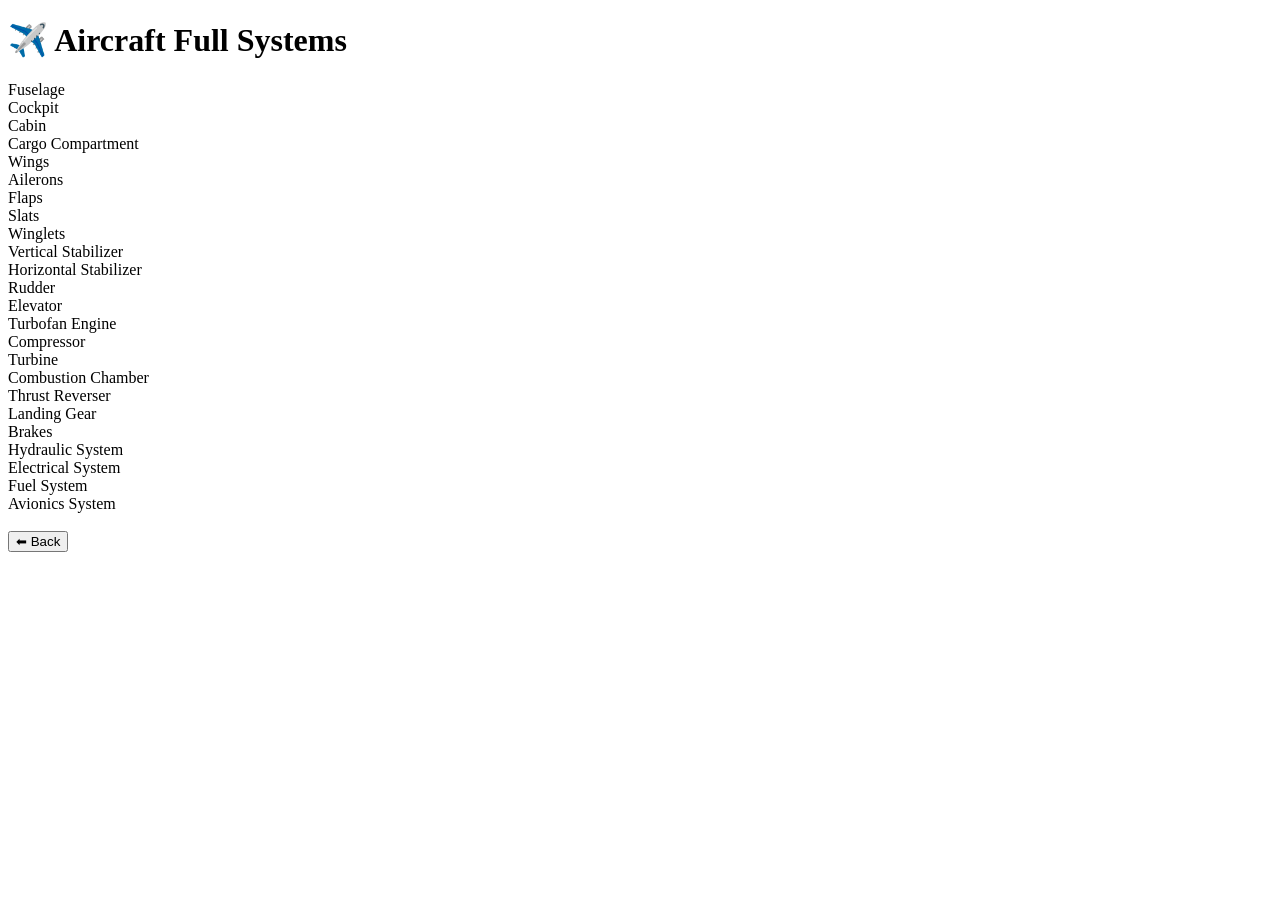
==== aircraft.html @ 9df3818d "Create aircraft.html" ====
<!DOCTYPE html>
<html>
<head>
<meta charset="UTF-8">
<title>Aircraft Systems</title>
<link rel="stylesheet" href="style.css">
</head>

<body>

<h1>✈️ Aircraft Full Systems</h1>

<div class="grid">

<div class="card">Fuselage</div>
<div class="card">Cockpit</div>
<div class="card">Cabin</div>
<div class="card">Cargo Compartment</div>

<div class="card">Wings</div>
<div class="card">Ailerons</div>
<div class="card">Flaps</div>
<div class="card">Slats</div>
<div class="card">Winglets</div>

<div class="card">Vertical Stabilizer</div>
<div class="card">Horizontal Stabilizer</div>
<div class="card">Rudder</div>
<div class="card">Elevator</div>

<div class="card">Turbofan Engine</div>
<div class="card">Compressor</div>
<div class="card">Turbine</div>
<div class="card">Combustion Chamber</div>
<div class="card">Thrust Reverser</div>

<div class="card">Landing Gear</div>
<div class="card">Brakes</div>
<div class="card">Hydraulic System</div>
<div class="card">Electrical System</div>
<div class="card">Fuel System</div>
<div class="card">Avionics System</div>

</div>

<br>
<button onclick="location.href='training.html'">⬅ Back</button>

</body>
</html>
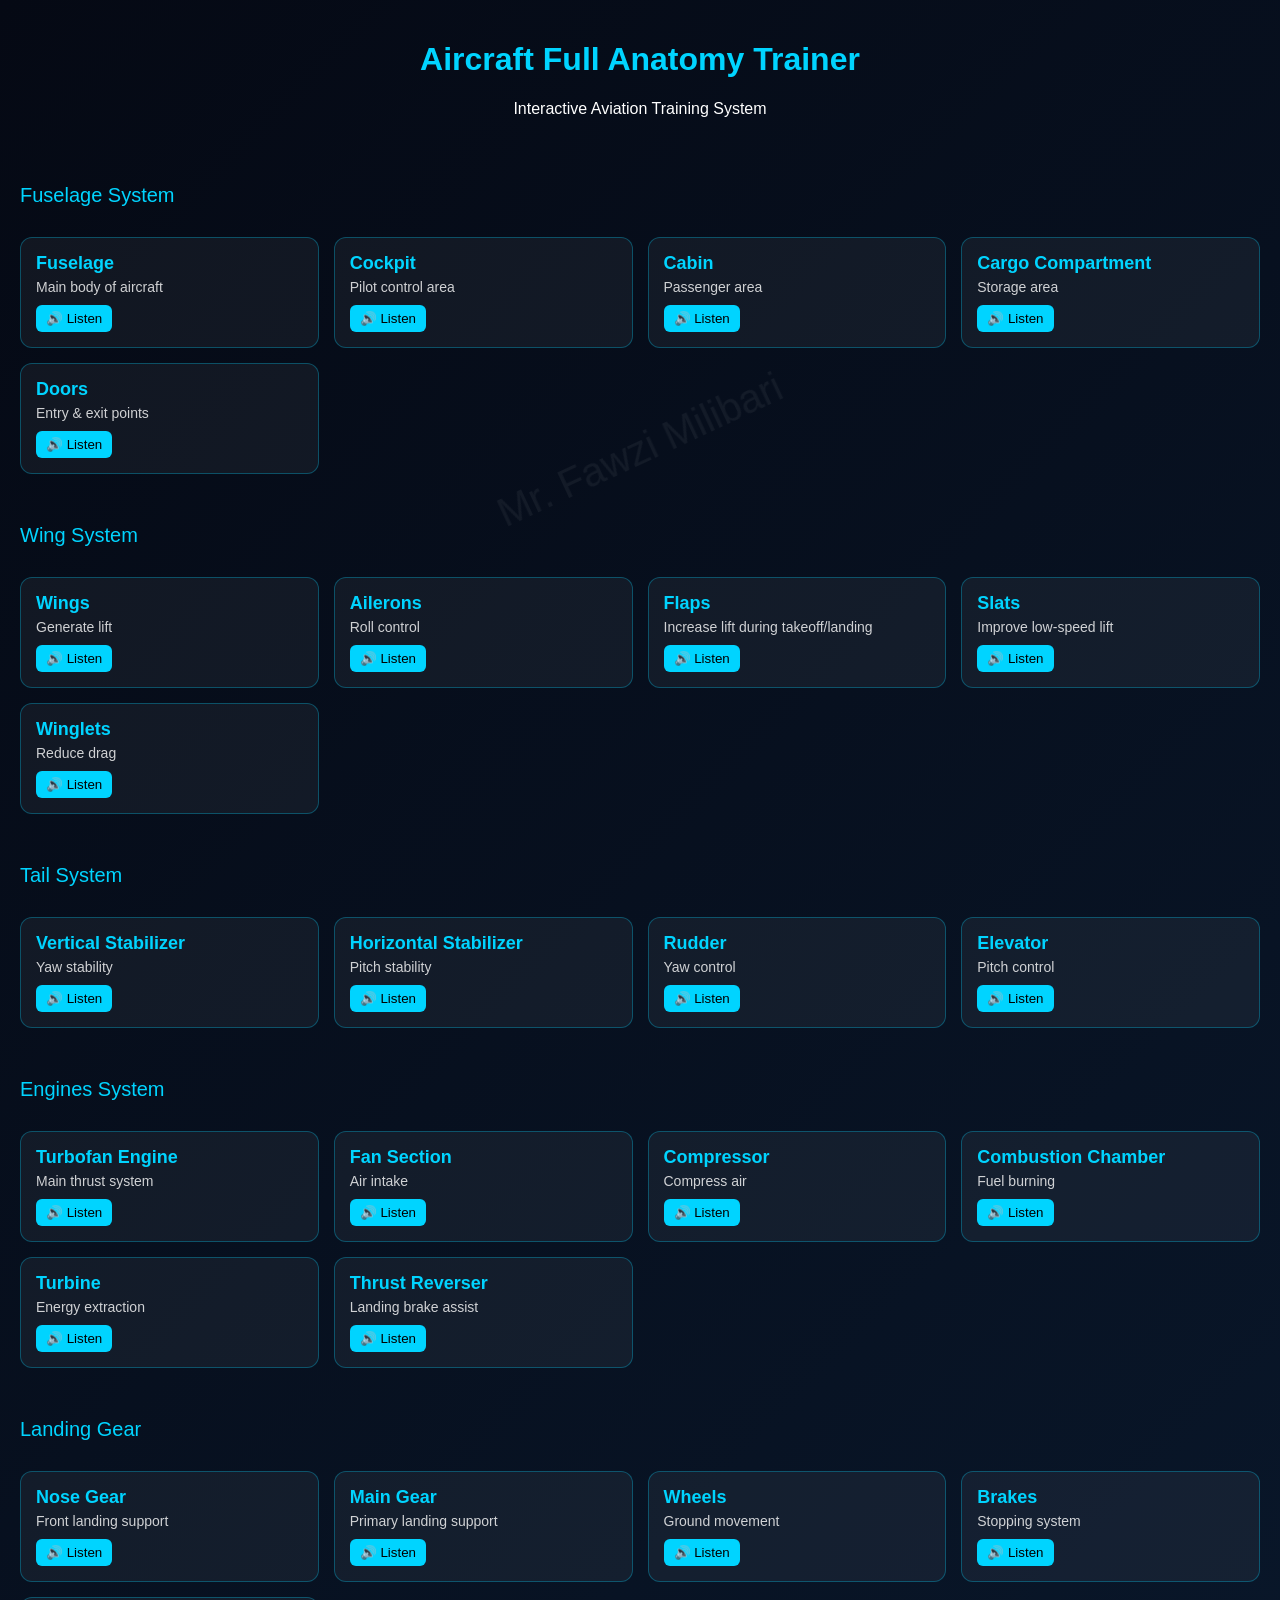
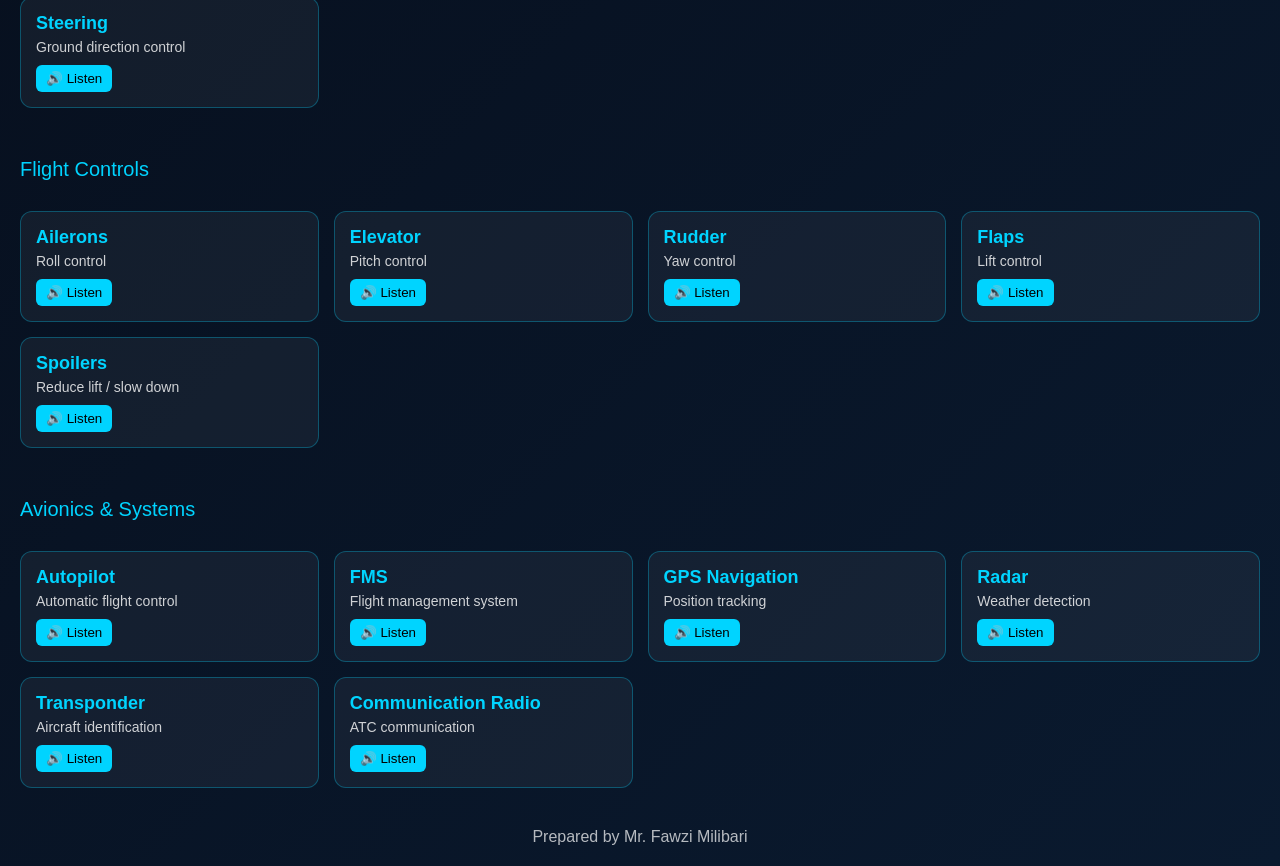
==== commit fac876ab: "Update aircraft.html" ====
--- a/aircraft.html
+++ b/aircraft.html
@@ -1,50 +1,217 @@
 <!DOCTYPE html>
-<html>
+<html lang="en">
 <head>
 <meta charset="UTF-8">
-<title>Aircraft Systems</title>
-<link rel="stylesheet" href="style.css">
+<title>Aircraft Anatomy Trainer</title>
+
+<style>
+body{
+margin:0;
+font-family:Arial;
+background:linear-gradient(135deg,#050914,#0a1a2f);
+color:white;
+}
+
+header{
+text-align:center;
+padding:20px;
+}
+
+h1{
+color:#00d4ff;
+}
+
+.container{
+display:grid;
+grid-template-columns:repeat(auto-fit,minmax(250px,1fr));
+gap:15px;
+padding:20px;
+}
+
+.card{
+background:rgba(255,255,255,0.05);
+border:1px solid rgba(0,212,255,0.3);
+padding:15px;
+border-radius:12px;
+transition:0.3s;
+cursor:pointer;
+}
+
+.card:hover{
+transform:scale(1.03);
+box-shadow:0 0 15px #00d4ff;
+}
+
+.title{
+color:#00d4ff;
+font-weight:bold;
+font-size:18px;
+}
+
+.desc{
+font-size:14px;
+margin-top:5px;
+opacity:0.8;
+}
+
+button{
+margin-top:10px;
+padding:6px 10px;
+background:#00d4ff;
+border:none;
+cursor:pointer;
+border-radius:6px;
+}
+
+.section-title{
+padding:10px 20px;
+color:#00d4ff;
+font-size:20px;
+margin-top:20px;
+}
+
+.watermark{
+position:fixed;
+top:50%;
+left:50%;
+transform:translate(-50%,-50%) rotate(-25deg);
+font-size:40px;
+opacity:0.05;
+pointer-events:none;
+}
+
+footer{
+text-align:center;
+padding:20px;
+opacity:0.7;
+}
+</style>
+
 </head>
 
 <body>
 
-<h1>✈️ Aircraft Full Systems</h1>
-
-<div class="grid">
-
-<div class="card">Fuselage</div>
-<div class="card">Cockpit</div>
-<div class="card">Cabin</div>
-<div class="card">Cargo Compartment</div>
-
-<div class="card">Wings</div>
-<div class="card">Ailerons</div>
-<div class="card">Flaps</div>
-<div class="card">Slats</div>
-<div class="card">Winglets</div>
-
-<div class="card">Vertical Stabilizer</div>
-<div class="card">Horizontal Stabilizer</div>
-<div class="card">Rudder</div>
-<div class="card">Elevator</div>
-
-<div class="card">Turbofan Engine</div>
-<div class="card">Compressor</div>
-<div class="card">Turbine</div>
-<div class="card">Combustion Chamber</div>
-<div class="card">Thrust Reverser</div>
-
-<div class="card">Landing Gear</div>
-<div class="card">Brakes</div>
-<div class="card">Hydraulic System</div>
-<div class="card">Electrical System</div>
-<div class="card">Fuel System</div>
-<div class="card">Avionics System</div>
-
-</div>
-
-<br>
-<button onclick="location.href='training.html'">⬅ Back</button>
+<div class="watermark">Mr. Fawzi Milibari</div>
+
+<header>
+<h1>Aircraft Full Anatomy Trainer</h1>
+<p>Interactive Aviation Training System</p>
+</header>
+
+<div class="section-title">Fuselage System</div>
+<div class="container" id="fuselage"></div>
+
+<div class="section-title">Wing System</div>
+<div class="container" id="wings"></div>
+
+<div class="section-title">Tail System</div>
+<div class="container" id="tail"></div>
+
+<div class="section-title">Engines System</div>
+<div class="container" id="engines"></div>
+
+<div class="section-title">Landing Gear</div>
+<div class="container" id="landing"></div>
+
+<div class="section-title">Flight Controls</div>
+<div class="container" id="controls"></div>
+
+<div class="section-title">Avionics & Systems</div>
+<div class="container" id="avionics"></div>
+
+<footer>
+Prepared by Mr. Fawzi Milibari
+</footer>
+
+<script>
+
+function speak(text){
+let msg=new SpeechSynthesisUtterance(text);
+msg.lang="en-US";
+msg.rate=0.9;
+speechSynthesis.speak(msg);
+}
+
+function add(data,id){
+let c=document.getElementById(id);
+
+data.forEach(i=>{
+let div=document.createElement("div");
+div.className="card";
+div.innerHTML=`
+<div class="title">${i[0]}</div>
+<div class="desc">${i[1]}</div>
+<button onclick="speak('${i[0]}')">🔊 Listen</button>
+`;
+c.appendChild(div);
+});
+}
+
+// Fuselage
+add([
+["Fuselage","Main body of aircraft"],
+["Cockpit","Pilot control area"],
+["Cabin","Passenger area"],
+["Cargo Compartment","Storage area"],
+["Doors","Entry & exit points"]
+],"fuselage");
+
+// Wings
+add([
+["Wings","Generate lift"],
+["Ailerons","Roll control"],
+["Flaps","Increase lift during takeoff/landing"],
+["Slats","Improve low-speed lift"],
+["Winglets","Reduce drag"]
+],"wings");
+
+// Tail
+add([
+["Vertical Stabilizer","Yaw stability"],
+["Horizontal Stabilizer","Pitch stability"],
+["Rudder","Yaw control"],
+["Elevator","Pitch control"]
+],"tail");
+
+// Engines
+add([
+["Turbofan Engine","Main thrust system"],
+["Fan Section","Air intake"],
+["Compressor","Compress air"],
+["Combustion Chamber","Fuel burning"],
+["Turbine","Energy extraction"],
+["Thrust Reverser","Landing brake assist"]
+],"engines");
+
+// Landing Gear
+add([
+["Nose Gear","Front landing support"],
+["Main Gear","Primary landing support"],
+["Wheels","Ground movement"],
+["Brakes","Stopping system"],
+["Steering","Ground direction control"]
+],"landing");
+
+// Controls
+add([
+["Ailerons","Roll control"],
+["Elevator","Pitch control"],
+["Rudder","Yaw control"],
+["Flaps","Lift control"],
+["Spoilers","Reduce lift / slow down"]
+],"controls");
+
+// Avionics
+add([
+["Autopilot","Automatic flight control"],
+["FMS","Flight management system"],
+["GPS Navigation","Position tracking"],
+["Radar","Weather detection"],
+["Transponder","Aircraft identification"],
+["Communication Radio","ATC communication"]
+],"avionics");
+
+</script>
 
 </body>
 </html>
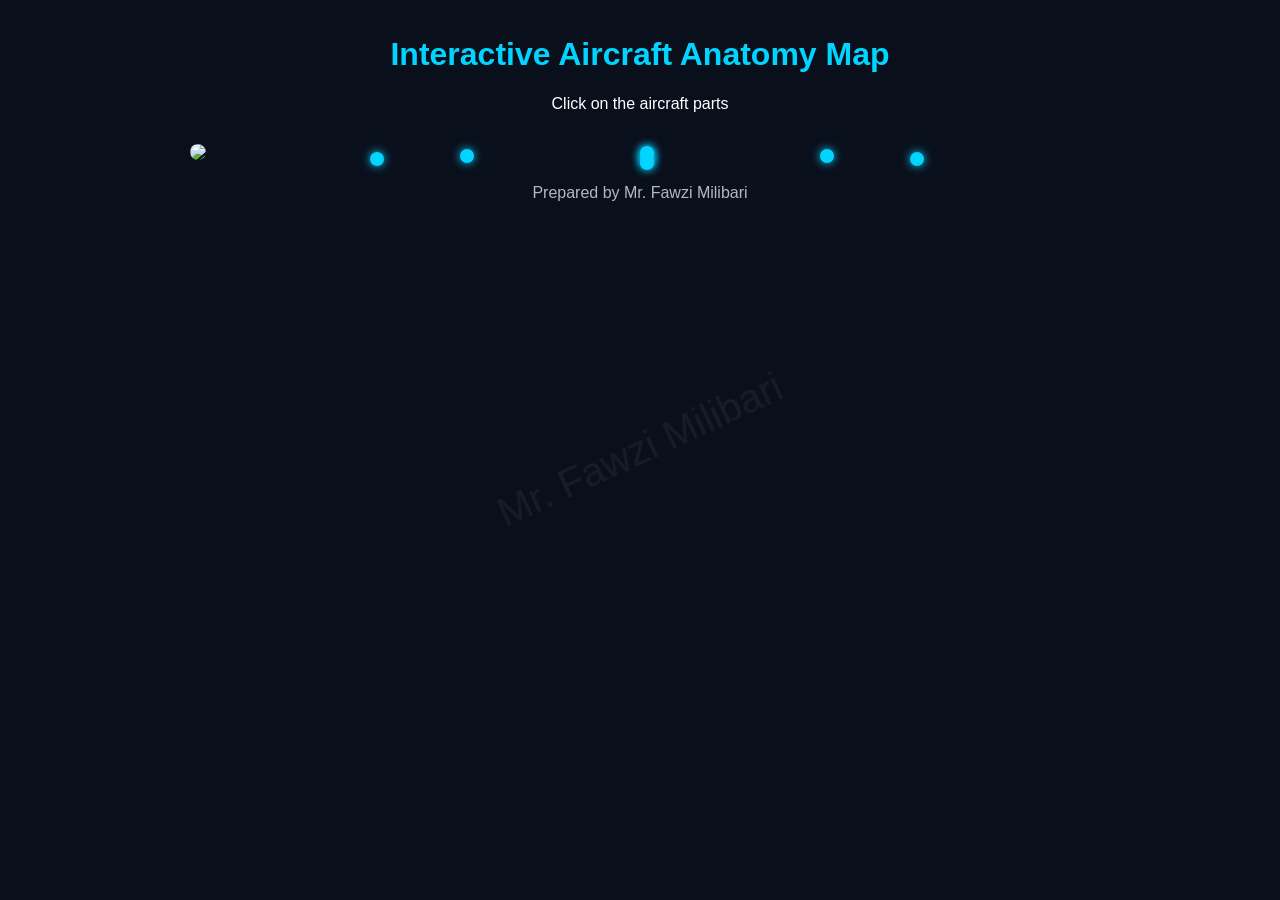
==== commit 45edcf1a: "Update aircraft.html" ====
--- a/aircraft.html
+++ b/aircraft.html
@@ -2,72 +2,60 @@
 <html lang="en">
 <head>
 <meta charset="UTF-8">
-<title>Aircraft Anatomy Trainer</title>
+<title>Aircraft Interactive Trainer</title>
 
 <style>
 body{
 margin:0;
 font-family:Arial;
-background:linear-gradient(135deg,#050914,#0a1a2f);
+background:#0a0f1c;
 color:white;
 }
 
 header{
 text-align:center;
-padding:20px;
+padding:15px;
 }
 
-h1{
-color:#00d4ff;
+h1{color:#00d4ff;}
+
+.container{
+position:relative;
+max-width:900px;
+margin:auto;
 }
 
-.container{
-display:grid;
-grid-template-columns:repeat(auto-fit,minmax(250px,1fr));
-gap:15px;
-padding:20px;
+.aircraft{
+width:100%;
+border-radius:10px;
 }
 
-.card{
-background:rgba(255,255,255,0.05);
-border:1px solid rgba(0,212,255,0.3);
-padding:15px;
-border-radius:12px;
-transition:0.3s;
+.hotspot{
+position:absolute;
+width:14px;
+height:14px;
+background:#00d4ff;
+border-radius:50%;
 cursor:pointer;
+box-shadow:0 0 10px #00d4ff;
+animation:pulse 1.5s infinite;
 }
 
-.card:hover{
-transform:scale(1.03);
-box-shadow:0 0 15px #00d4ff;
+@keyframes pulse{
+0%{transform:scale(1);}
+50%{transform:scale(1.3);}
+100%{transform:scale(1);}
 }
 
-.title{
-color:#00d4ff;
-font-weight:bold;
-font-size:18px;
-}
-
-.desc{
-font-size:14px;
-margin-top:5px;
-opacity:0.8;
-}
-
-button{
-margin-top:10px;
-padding:6px 10px;
-background:#00d4ff;
-border:none;
-cursor:pointer;
-border-radius:6px;
-}
-
-.section-title{
-padding:10px 20px;
-color:#00d4ff;
-font-size:20px;
-margin-top:20px;
+.info{
+position:absolute;
+background:rgba(0,0,0,0.8);
+padding:10px;
+border-radius:8px;
+display:none;
+max-width:200px;
+font-size:13px;
+border:1px solid #00d4ff;
 }
 
 .watermark{
@@ -79,14 +67,7 @@
 opacity:0.05;
 pointer-events:none;
 }
-
-footer{
-text-align:center;
-padding:20px;
-opacity:0.7;
-}
 </style>
-
 </head>
 
 <body>
@@ -94,36 +75,63 @@
 <div class="watermark">Mr. Fawzi Milibari</div>
 
 <header>
-<h1>Aircraft Full Anatomy Trainer</h1>
-<p>Interactive Aviation Training System</p>
+<h1>Interactive Aircraft Anatomy Map</h1>
+<p>Click on the aircraft parts</p>
 </header>
 
-<div class="section-title">Fuselage System</div>
-<div class="container" id="fuselage"></div>
+<div class="container">
 
-<div class="section-title">Wing System</div>
-<div class="container" id="wings"></div>
+<!-- Aircraft Image -->
+<img src="https://i.imgur.com/8QfKQ9M.png" class="aircraft">
 
-<div class="section-title">Tail System</div>
-<div class="container" id="tail"></div>
+<!-- HOTSPOTS -->
 
-<div class="section-title">Engines System</div>
-<div class="container" id="engines"></div>
+<div class="hotspot" style="top:45%;left:50%;" 
+onclick="showInfo(event,'Fuselage','Main body of aircraft')"></div>
 
-<div class="section-title">Landing Gear</div>
-<div class="container" id="landing"></div>
+<div class="hotspot" style="top:25%;left:30%;" 
+onclick="showInfo(event,'Wing','Generates lift')"></div>
 
-<div class="section-title">Flight Controls</div>
-<div class="container" id="controls"></div>
+<div class="hotspot" style="top:25%;left:70%;" 
+onclick="showInfo(event,'Wing','Generates lift')"></div>
 
-<div class="section-title">Avionics & Systems</div>
-<div class="container" id="avionics"></div>
+<div class="hotspot" style="top:15%;left:50%;" 
+onclick="showInfo(event,'Cockpit','Pilot control area')"></div>
 
-<footer>
+<div class="hotspot" style="top:60%;left:50%;" 
+onclick="showInfo(event,'Landing Gear','Supports landing & ground movement')"></div>
+
+<div class="hotspot" style="top:40%;left:80%;" 
+onclick="showInfo(event,'Engine','Provides thrust for flight')"></div>
+
+<div class="hotspot" style="top:40%;left:20%;" 
+onclick="showInfo(event,'Engine','Provides thrust for flight')"></div>
+
+<div class="hotspot" style="top:10%;left:50%;" 
+onclick="showInfo(event,'Vertical Stabilizer','Yaw stability control')"></div>
+
+<!-- INFO BOX -->
+<div id="info" class="info"></div>
+
+</div>
+
+<footer style="text-align:center;padding:20px;opacity:0.7;">
 Prepared by Mr. Fawzi Milibari
 </footer>
 
 <script>
+
+function showInfo(e,title,desc){
+let box=document.getElementById("info");
+
+box.style.display="block";
+box.style.left=e.pageX+"px";
+box.style.top=e.pageY+"px";
+
+box.innerHTML=
+"<b>"+title+"</b><br>"+desc+
+"<br><button onclick='speak(\""+title+"\")'>🔊 Listen</button>";
+}
 
 function speak(text){
 let msg=new SpeechSynthesisUtterance(text);
@@ -132,84 +140,11 @@
 speechSynthesis.speak(msg);
 }
 
-function add(data,id){
-let c=document.getElementById(id);
-
-data.forEach(i=>{
-let div=document.createElement("div");
-div.className="card";
-div.innerHTML=`
-<div class="title">${i[0]}</div>
-<div class="desc">${i[1]}</div>
-<button onclick="speak('${i[0]}')">🔊 Listen</button>
-`;
-c.appendChild(div);
+document.addEventListener("click",function(e){
+if(!e.target.classList.contains("hotspot")){
+document.getElementById("info").style.display="none";
+}
 });
-}
-
-// Fuselage
-add([
-["Fuselage","Main body of aircraft"],
-["Cockpit","Pilot control area"],
-["Cabin","Passenger area"],
-["Cargo Compartment","Storage area"],
-["Doors","Entry & exit points"]
-],"fuselage");
-
-// Wings
-add([
-["Wings","Generate lift"],
-["Ailerons","Roll control"],
-["Flaps","Increase lift during takeoff/landing"],
-["Slats","Improve low-speed lift"],
-["Winglets","Reduce drag"]
-],"wings");
-
-// Tail
-add([
-["Vertical Stabilizer","Yaw stability"],
-["Horizontal Stabilizer","Pitch stability"],
-["Rudder","Yaw control"],
-["Elevator","Pitch control"]
-],"tail");
-
-// Engines
-add([
-["Turbofan Engine","Main thrust system"],
-["Fan Section","Air intake"],
-["Compressor","Compress air"],
-["Combustion Chamber","Fuel burning"],
-["Turbine","Energy extraction"],
-["Thrust Reverser","Landing brake assist"]
-],"engines");
-
-// Landing Gear
-add([
-["Nose Gear","Front landing support"],
-["Main Gear","Primary landing support"],
-["Wheels","Ground movement"],
-["Brakes","Stopping system"],
-["Steering","Ground direction control"]
-],"landing");
-
-// Controls
-add([
-["Ailerons","Roll control"],
-["Elevator","Pitch control"],
-["Rudder","Yaw control"],
-["Flaps","Lift control"],
-["Spoilers","Reduce lift / slow down"]
-],"controls");
-
-// Avionics
-add([
-["Autopilot","Automatic flight control"],
-["FMS","Flight management system"],
-["GPS Navigation","Position tracking"],
-["Radar","Weather detection"],
-["Transponder","Aircraft identification"],
-["Communication Radio","ATC communication"]
-],"avionics");
 
 </script>
 
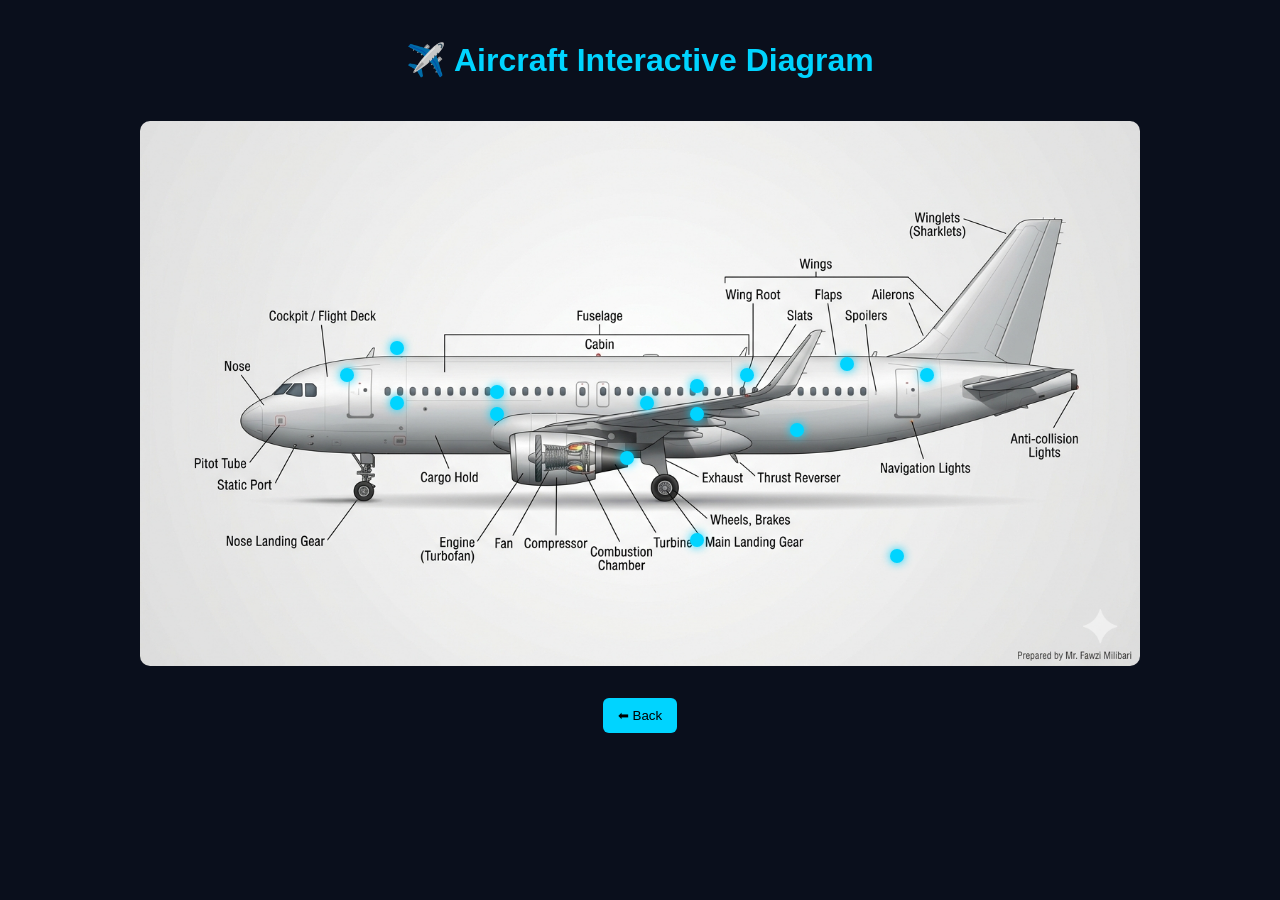
==== commit 194ef151: "Update aircraft.html" ====
--- a/aircraft.html
+++ b/aircraft.html
@@ -10,26 +10,28 @@
 font-family:Arial;
 background:#0a0f1c;
 color:white;
+text-align:center;
 }
 
-header{
-text-align:center;
-padding:15px;
+h1{
+color:#00d4ff;
+padding:20px;
 }
 
-h1{color:#00d4ff;}
-
+/* CONTAINER */
 .container{
 position:relative;
-max-width:900px;
+max-width:1000px;
 margin:auto;
 }
 
-.aircraft{
+/* IMAGE */
+.container img{
 width:100%;
 border-radius:10px;
 }
 
+/* HOTSPOTS */
 .hotspot{
 position:absolute;
 width:14px;
@@ -47,17 +49,29 @@
 100%{transform:scale(1);}
 }
 
+/* INFO BOX */
 .info{
 position:absolute;
-background:rgba(0,0,0,0.8);
+background:rgba(0,0,0,0.9);
 padding:10px;
 border-radius:8px;
 display:none;
-max-width:200px;
+max-width:260px;
+border:1px solid #00d4ff;
 font-size:13px;
-border:1px solid #00d4ff;
 }
 
+/* BUTTON */
+button{
+margin:10px;
+padding:10px 15px;
+border:none;
+background:#00d4ff;
+cursor:pointer;
+border-radius:6px;
+}
+
+/* WATERMARK */
 .watermark{
 position:fixed;
 top:50%;
@@ -74,63 +88,66 @@
 
 <div class="watermark">Mr. Fawzi Milibari</div>
 
-<header>
-<h1>Interactive Aircraft Anatomy Map</h1>
-<p>Click on the aircraft parts</p>
-</header>
+<h1>✈️ Aircraft Interactive Diagram</h1>
 
 <div class="container">
 
-<!-- Aircraft Image -->
-<img src="https://i.imgur.com/8QfKQ9M.png" class="aircraft">
+<!-- AIRCRAFT IMAGE -->
+<img src="aircraft.png">
 
 <!-- HOTSPOTS -->
 
-<div class="hotspot" style="top:45%;left:50%;" 
-onclick="showInfo(event,'Fuselage','Main body of aircraft')"></div>
+<div class="hotspot" style="top:45%;left:78%;" onclick="show(event,'Cockpit','Pilot control area of the aircraft')"></div>
 
-<div class="hotspot" style="top:25%;left:30%;" 
-onclick="showInfo(event,'Wing','Generates lift')"></div>
+<div class="hotspot" style="top:55%;left:65%;" onclick="show(event,'Fuselage','Main body of the aircraft')"></div>
 
-<div class="hotspot" style="top:25%;left:70%;" 
-onclick="showInfo(event,'Wing','Generates lift')"></div>
+<div class="hotspot" style="top:50%;left:50%;" onclick="show(event,'Wing','Generates lift to keep the aircraft flying')"></div>
 
-<div class="hotspot" style="top:15%;left:50%;" 
-onclick="showInfo(event,'Cockpit','Pilot control area')"></div>
+<div class="hotspot" style="top:60%;left:48%;" onclick="show(event,'Engine','Provides thrust for aircraft movement')"></div>
 
-<div class="hotspot" style="top:60%;left:50%;" 
-onclick="showInfo(event,'Landing Gear','Supports landing & ground movement')"></div>
+<div class="hotspot" style="top:45%;left:20%;" onclick="show(event,'Tail','Provides stability and control')"></div>
 
-<div class="hotspot" style="top:40%;left:80%;" 
-onclick="showInfo(event,'Engine','Provides thrust for flight')"></div>
+<div class="hotspot" style="top:40%;left:25%;" onclick="show(event,'Vertical Stabilizer','Controls yaw movement')"></div>
 
-<div class="hotspot" style="top:40%;left:20%;" 
-onclick="showInfo(event,'Engine','Provides thrust for flight')"></div>
+<div class="hotspot" style="top:50%;left:25%;" onclick="show(event,'Horizontal Stabilizer','Controls pitch stability')"></div>
 
-<div class="hotspot" style="top:10%;left:50%;" 
-onclick="showInfo(event,'Vertical Stabilizer','Yaw stability control')"></div>
+<div class="hotspot" style="top:52%;left:35%;" onclick="show(event,'Elevator','Controls aircraft pitch')"></div>
+
+<div class="hotspot" style="top:48%;left:35%;" onclick="show(event,'Rudder','Controls yaw direction')"></div>
+
+<div class="hotspot" style="top:52%;left:55%;" onclick="show(event,'Flaps','Increase lift during takeoff and landing')"></div>
+
+<div class="hotspot" style="top:47%;left:55%;" onclick="show(event,'Ailerons','Control roll movement')"></div>
+
+<div class="hotspot" style="top:45%;left:60%;" onclick="show(event,'Slats','Improve lift at low speeds')"></div>
+
+<div class="hotspot" style="top:43%;left:70%;" onclick="show(event,'Winglet','Reduces drag and improves efficiency')"></div>
+
+<div class="hotspot" style="top:75%;left:55%;" onclick="show(event,'Landing Gear','Supports aircraft during landing and taxi')"></div>
+
+<div class="hotspot" style="top:78%;left:75%;" onclick="show(event,'Nose Landing Gear','Front landing gear for steering')"></div>
 
 <!-- INFO BOX -->
 <div id="info" class="info"></div>
 
 </div>
 
-<footer style="text-align:center;padding:20px;opacity:0.7;">
-Prepared by Mr. Fawzi Milibari
-</footer>
+<br>
+
+<button onclick="location.href='training.html'">⬅ Back</button>
 
 <script>
 
-function showInfo(e,title,desc){
+function show(e,title,desc){
 let box=document.getElementById("info");
 
 box.style.display="block";
 box.style.left=e.pageX+"px";
 box.style.top=e.pageY+"px";
 
-box.innerHTML=
-"<b>"+title+"</b><br>"+desc+
-"<br><button onclick='speak(\""+title+"\")'>🔊 Listen</button>";
+box.innerHTML =
+"<b>" + title + "</b><br>" + desc +
+"<br><button onclick='speak(\""+title+"\")'>🔊</button>";
 }
 
 function speak(text){
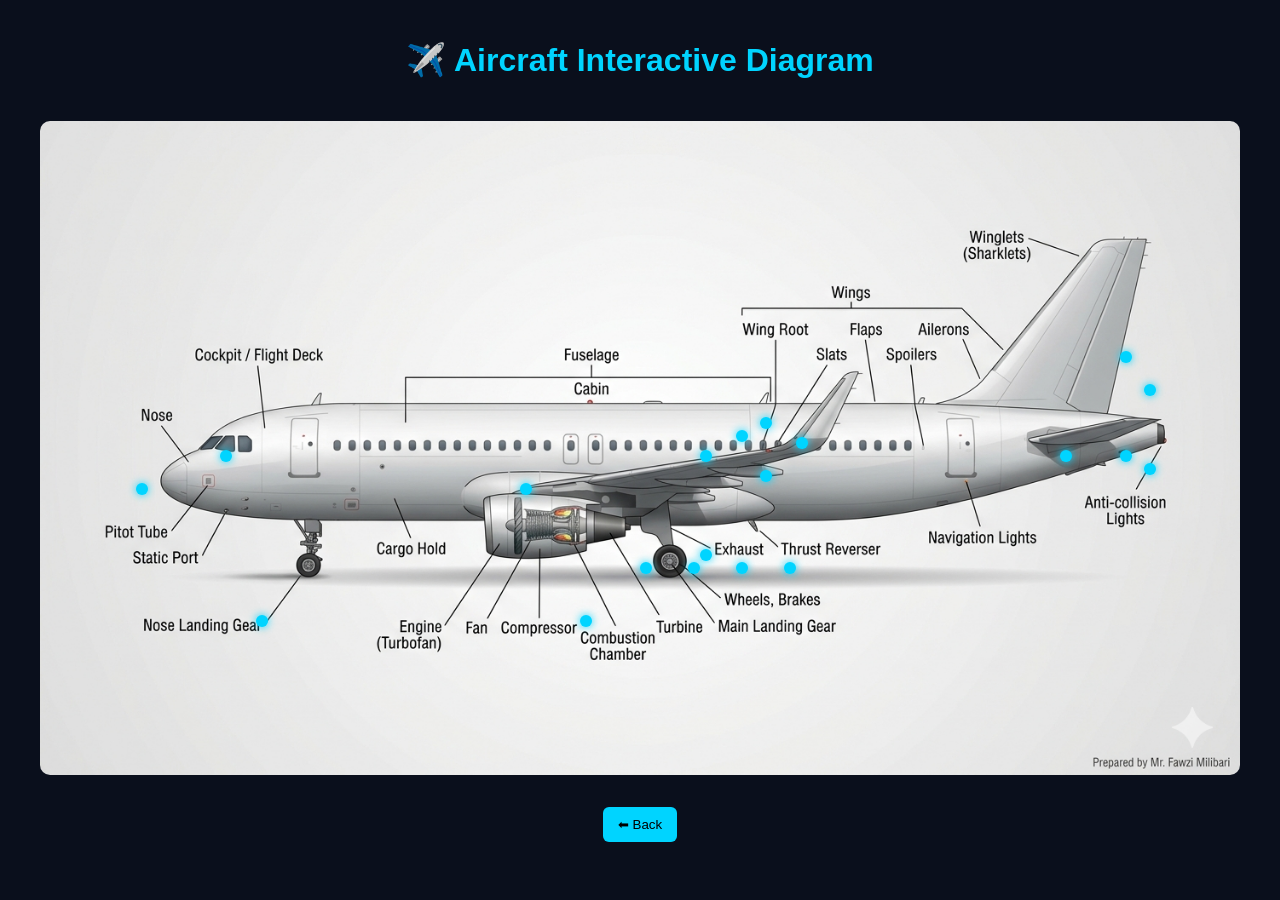
==== commit b90a2386: "Update aircraft.html" ====
--- a/aircraft.html
+++ b/aircraft.html
@@ -18,38 +18,27 @@
 padding:20px;
 }
 
-/* CONTAINER */
 .container{
 position:relative;
-max-width:1000px;
+max-width:1200px;
 margin:auto;
 }
 
-/* IMAGE */
 .container img{
 width:100%;
 border-radius:10px;
 }
 
-/* HOTSPOTS */
 .hotspot{
 position:absolute;
-width:14px;
-height:14px;
+width:12px;
+height:12px;
 background:#00d4ff;
 border-radius:50%;
 cursor:pointer;
-box-shadow:0 0 10px #00d4ff;
-animation:pulse 1.5s infinite;
+box-shadow:0 0 8px #00d4ff;
 }
 
-@keyframes pulse{
-0%{transform:scale(1);}
-50%{transform:scale(1.3);}
-100%{transform:scale(1);}
-}
-
-/* INFO BOX */
 .info{
 position:absolute;
 background:rgba(0,0,0,0.9);
@@ -61,7 +50,6 @@
 font-size:13px;
 }
 
-/* BUTTON */
 button{
 margin:10px;
 padding:10px 15px;
@@ -71,7 +59,6 @@
 border-radius:6px;
 }
 
-/* WATERMARK */
 .watermark{
 position:fixed;
 top:50%;
@@ -92,42 +79,68 @@
 
 <div class="container">
 
-<!-- AIRCRAFT IMAGE -->
 <img src="aircraft.png">
 
-<!-- HOTSPOTS -->
+<!-- NOSE -->
+<div class="hotspot" style="top:55%; left:8%;" onclick="show(event,'Nose','Front part of aircraft')"></div>
 
-<div class="hotspot" style="top:45%;left:78%;" onclick="show(event,'Cockpit','Pilot control area of the aircraft')"></div>
+<!-- COCKPIT -->
+<div class="hotspot" style="top:50%; left:15%;" onclick="show(event,'Cockpit','Pilot control area')"></div>
 
-<div class="hotspot" style="top:55%;left:65%;" onclick="show(event,'Fuselage','Main body of the aircraft')"></div>
+<!-- FUSELAGE -->
+<div class="hotspot" style="top:55%; left:40%;" onclick="show(event,'Fuselage','Main body of aircraft')"></div>
 
-<div class="hotspot" style="top:50%;left:50%;" onclick="show(event,'Wing','Generates lift to keep the aircraft flying')"></div>
+<!-- WING -->
+<div class="hotspot" style="top:50%; left:55%;" onclick="show(event,'Wing','Generates lift')"></div>
 
-<div class="hotspot" style="top:60%;left:48%;" onclick="show(event,'Engine','Provides thrust for aircraft movement')"></div>
+<!-- ENGINE -->
+<div class="hotspot" style="top:65%; left:55%;" onclick="show(event,'Engine','Provides thrust')"></div>
 
-<div class="hotspot" style="top:45%;left:20%;" onclick="show(event,'Tail','Provides stability and control')"></div>
+<!-- FAN -->
+<div class="hotspot" style="top:67%; left:50%;" onclick="show(event,'Fan','Engine intake fan')"></div>
 
-<div class="hotspot" style="top:40%;left:25%;" onclick="show(event,'Vertical Stabilizer','Controls yaw movement')"></div>
+<!-- COMPRESSOR -->
+<div class="hotspot" style="top:67%; left:54%;" onclick="show(event,'Compressor','Compresses air')"></div>
 
-<div class="hotspot" style="top:50%;left:25%;" onclick="show(event,'Horizontal Stabilizer','Controls pitch stability')"></div>
+<!-- COMBUSTION -->
+<div class="hotspot" style="top:67%; left:58%;" onclick="show(event,'Combustion Chamber','Fuel combustion area')"></div>
 
-<div class="hotspot" style="top:52%;left:35%;" onclick="show(event,'Elevator','Controls aircraft pitch')"></div>
+<!-- TURBINE -->
+<div class="hotspot" style="top:67%; left:62%;" onclick="show(event,'Turbine','Drives engine rotation')"></div>
 
-<div class="hotspot" style="top:48%;left:35%;" onclick="show(event,'Rudder','Controls yaw direction')"></div>
+<!-- LANDING GEAR -->
+<div class="hotspot" style="top:75%; left:45%;" onclick="show(event,'Main Landing Gear','Supports aircraft weight')"></div>
 
-<div class="hotspot" style="top:52%;left:55%;" onclick="show(event,'Flaps','Increase lift during takeoff and landing')"></div>
+<!-- NOSE GEAR -->
+<div class="hotspot" style="top:75%; left:18%;" onclick="show(event,'Nose Landing Gear','Front wheel system')"></div>
 
-<div class="hotspot" style="top:47%;left:55%;" onclick="show(event,'Ailerons','Control roll movement')"></div>
+<!-- WING FLAPS -->
+<div class="hotspot" style="top:53%; left:60%;" onclick="show(event,'Flaps','Increase lift during landing')"></div>
 
-<div class="hotspot" style="top:45%;left:60%;" onclick="show(event,'Slats','Improve lift at low speeds')"></div>
+<!-- AILERONS -->
+<div class="hotspot" style="top:48%; left:63%;" onclick="show(event,'Ailerons','Control roll')"></div>
 
-<div class="hotspot" style="top:43%;left:70%;" onclick="show(event,'Winglet','Reduces drag and improves efficiency')"></div>
+<!-- SLATS -->
+<div class="hotspot" style="top:47%; left:58%;" onclick="show(event,'Slats','Improve lift at low speed')"></div>
 
-<div class="hotspot" style="top:75%;left:55%;" onclick="show(event,'Landing Gear','Supports aircraft during landing and taxi')"></div>
+<!-- SPOILERS -->
+<div class="hotspot" style="top:45%; left:60%;" onclick="show(event,'Spoilers','Reduce lift')"></div>
 
-<div class="hotspot" style="top:78%;left:75%;" onclick="show(event,'Nose Landing Gear','Front landing gear for steering')"></div>
+<!-- TAIL -->
+<div class="hotspot" style="top:50%; left:85%;" onclick="show(event,'Tail','Stability system')"></div>
 
-<!-- INFO BOX -->
+<!-- VERTICAL STAB -->
+<div class="hotspot" style="top:35%; left:90%;" onclick="show(event,'Vertical Stabilizer','Yaw control')"></div>
+
+<!-- HORIZONTAL STAB -->
+<div class="hotspot" style="top:50%; left:90%;" onclick="show(event,'Horizontal Stabilizer','Pitch stability')"></div>
+
+<!-- RUDDER -->
+<div class="hotspot" style="top:40%; left:92%;" onclick="show(event,'Rudder','Yaw control surface')"></div>
+
+<!-- ELEVATOR -->
+<div class="hotspot" style="top:52%; left:92%;" onclick="show(event,'Elevator','Pitch control surface')"></div>
+
 <div id="info" class="info"></div>
 
 </div>
@@ -145,16 +158,7 @@
 box.style.left=e.pageX+"px";
 box.style.top=e.pageY+"px";
 
-box.innerHTML =
-"<b>" + title + "</b><br>" + desc +
-"<br><button onclick='speak(\""+title+"\")'>🔊</button>";
-}
-
-function speak(text){
-let msg=new SpeechSynthesisUtterance(text);
-msg.lang="en-US";
-msg.rate=0.9;
-speechSynthesis.speak(msg);
+box.innerHTML="<b>"+title+"</b><br>"+desc;
 }
 
 document.addEventListener("click",function(e){
